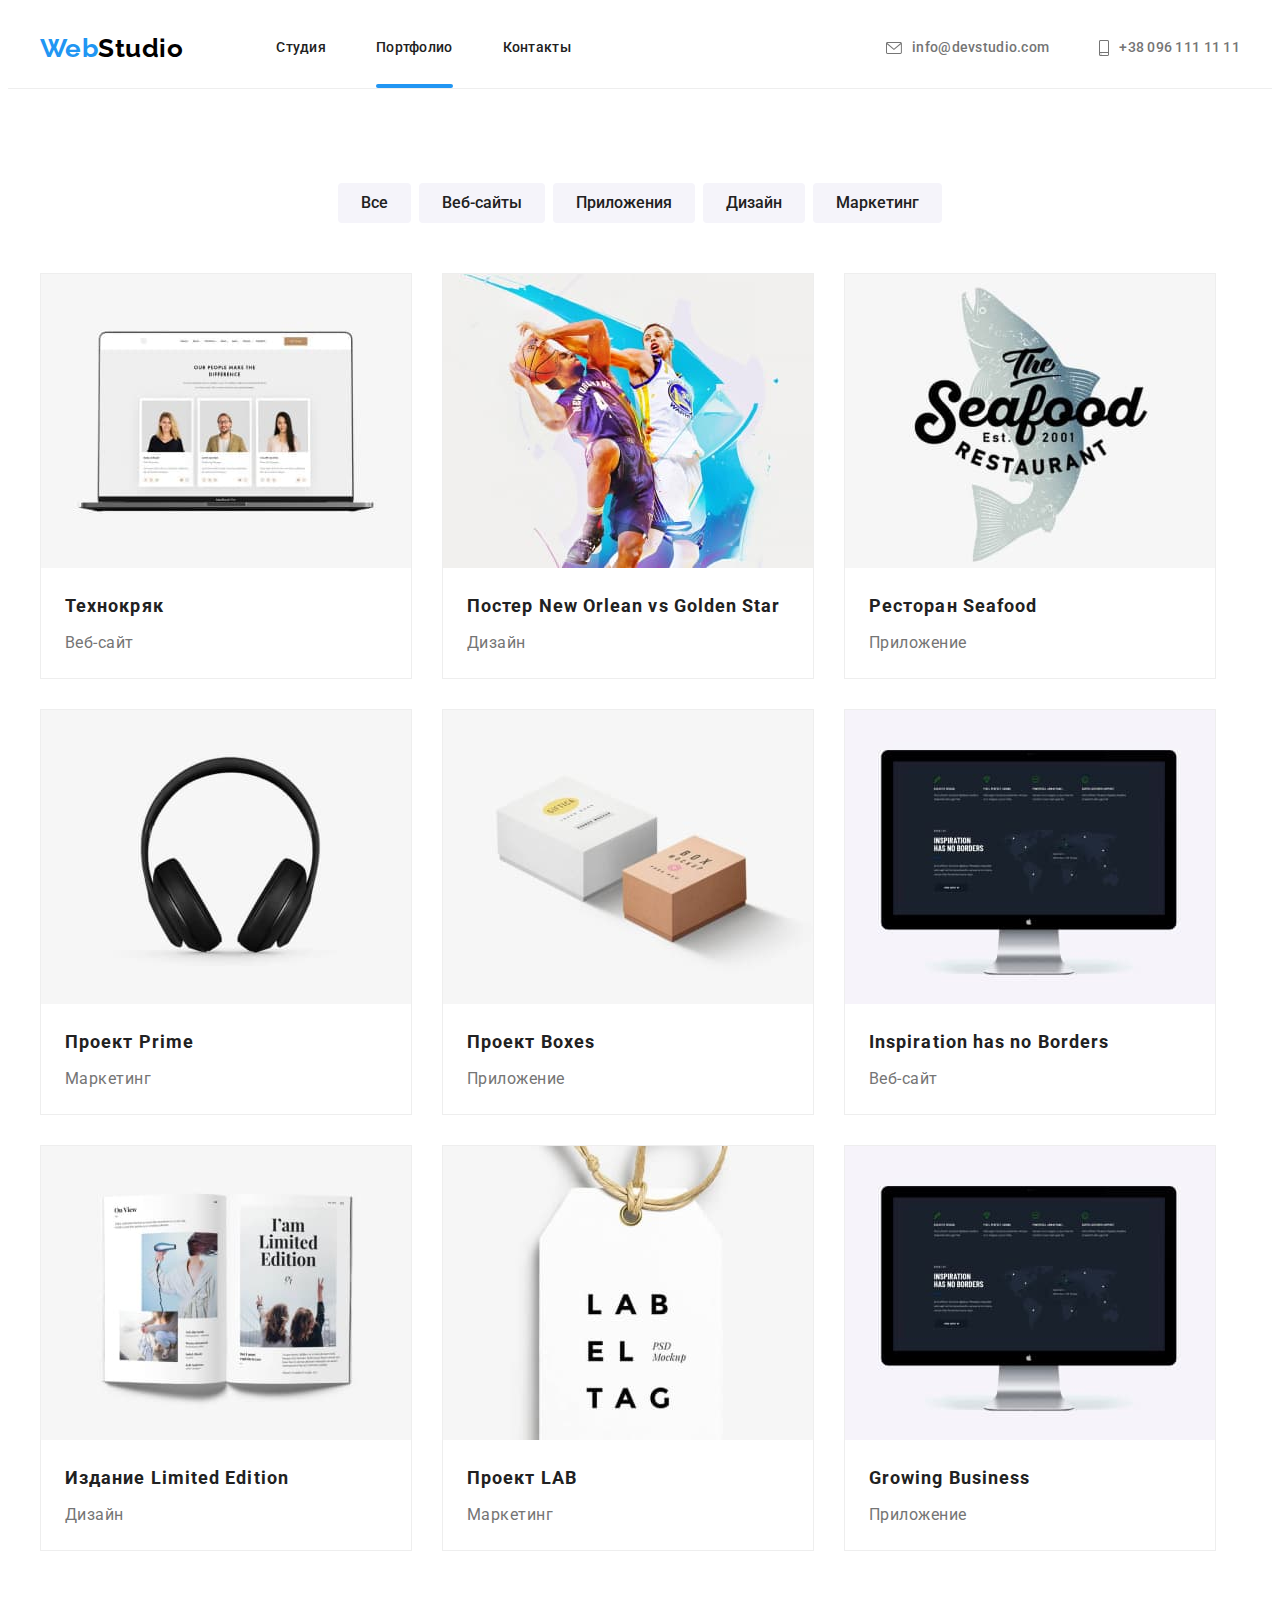
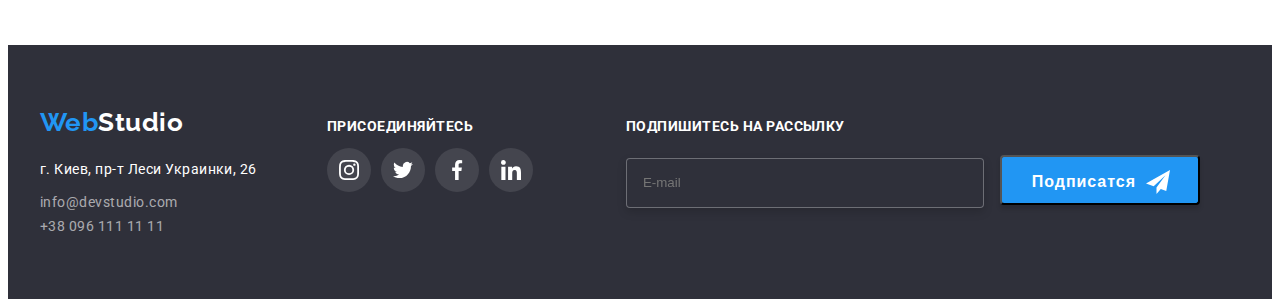
==== portfolio.html @ 4ff9c81d "сохраняет начало 7" ====
<!DOCTYPE html>
<html lang="ru">
<head>
    <meta charset="UTF-8">
    <meta http-equiv="X-UA-Compatible" content="IE=edge">
    <meta name="viewport" content="width=device-width, initial-scale=1.0">
    <title>Portfolio</title>
    <link rel="preconnect" href="https://fonts.gstatic.com">
    <link href="https://fonts.googleapis.com/css2?family=Raleway:wght@700&family=Roboto:wght@400;500;700;900&display=swap" rel="stylesheet">
    <link rel="stylesheet" href="https://cdnjs.cloudflare.com/ajax/libs/modern-normalize/1.0.0/modern-normalize.min.css" integrity="sha512-ISS7cAi1PEhQ8jnbJpJZMd29NlhNj4AWYyLOSp2CE/CsHxTCu+r+t0D2yoJudVrd0/8fTVPUVDzY5Tvli75u/g==" crossorigin="anonymous" referrerpolicy="no-referrer" />
    <link rel="stylesheet" href="./css/styles.css">
    <link rel="stylesheet" href="./css/main.min.css">
</head>
<body>
    <header class= "heder-container">
        <div class= "conteiner main-nav">
            <!-- Шапка сайта --> 
            <div class= "main-nav">
                <a href="#" class= "logo-link"><span class= "logo-accent">Web</span>Studio</a>
                <nav>
                    <ul class= "site-nav list">
                        <li class= "site-nav__item"><a href="./index.html" class= "site-nav__link">Студия</a></li>
                        <li class= "site-nav__item"><a href="#" class= "site-nav__link active">Портфолио</a></li>
                        <li class= "site-nav__item"><a href="#" class= "site-nav__link">Контакты</a></li>
                    </ul>
                </nav>
            </div>
            <ul class= "auth-nav list">
                <li class= "auth-nav__item mail">
                    <a href="mailto:info@devstudio.com" class= "auth-nav__link"><svg width= "16px" height= "12px" class= "icon-contact">
                        <use href= "./images/icons/sprite.svg#icon-mail"></use>
                    </svg>info@devstudio.com</a>
                </li>
                <li class= "auth-nav__item phone">

                    
                    <a href="tel:+380961111111" class= "auth-nav__link"><svg width= "10px" height= "16px" class= "icon-contact">
                        <use href= "./images/icons/sprite.svg#icon-smartphone"></use>
                    </svg>+38 096 111 11 11</a>
                </li> 
            </ul>   
        </div>
    </header>
       <main>
           <!-- Портфолио -->
        <section class= "section no-padding portfolio-list"> 
            <div class= "conteiner">
                    <h1 class= "visually-hidden section-title">Портфолио</h1>
                    <ul class= "section-buttons list">
                        <li class= "button-list"><button type="button" class= "buttons">Все</button></li>
                        <li class= "button-list"><button type="button" class= "buttons">Веб-сайты</button></li>
                        <li class= "button-list"><button type="button" class= "buttons">Приложения</button></li>
                        <li class= "button-list"><button type="button" class= "buttons">Дизайн</button></li>
                        <li class= "button-list"><button type="button" class= "buttons">Маркетинг</button></li>
                    </ul>
                    <ul class= "card-list list">
                        <li class= "card-element"> 
                            <div class= "card-slide">
                                <img src="./images/technokryak.jpg" alt="3 сотрудника компании технокряк" width="370">
                                <div class= "produck-overlay">
                                    <p class= "slide-text">Технокряк это современная площадка распространения коронавируса. Компании используют эту платформу для цифрового шпионажа и атак на защищённые сервера конкурентов.</p>
                                </div> 
                            </div> 
                            <div class= "card-item">
                                <a href="#" class= "decor">
                                <h2 class= "card-titele">Технокряк</h2>
                                <p class= "card-text">Веб-сайт</p></a>
                            </div> 
                            
                        </li>
                        <li class= "card-element">
                            <div class= "card-slide">
                                <img src="./images/new-orlean-vs-golden-star.jpg" alt="2 игрока бейсбольных команд" width="370">
                                <div class= "produck-overlay">
                                    <p class= "slide-text">Технокряк это современная площадка распространения коронавируса. Компании используют эту платформу для цифрового шпионажа и атак на защищённые сервера конкурентов.</p>
                                </div> 
                            </div> 
                             <div class= "card-item">
                                <a href="#" class= "decor">
                                <h2 class= "card-titele">Постер New Orlean vs Golden Star</h2>
                                 <p class= "card-text">Дизайн</p> </a>
                            </div>
        
                        </li>
                        <li class= "card-element">
                            <div class= "card-slide">
                                <img src="./images/seafood.jpg" alt="логотип рыбного ресторана" width="370">
                                <div class= "produck-overlay">
                                    <p class= "slide-text">Технокряк это современная площадка распространения коронавируса. Компании используют эту платформу для цифрового шпионажа и атак на защищённые сервера конкурентов.</p>
                                </div> 
                            </div> 
                            <div class= "card-item"> 
                                <a href="#" class= "decor">
                                <h2 class= "card-titele">Ресторан Seafood</h2>
                                <p class= "card-text">Приложение</p>  </a>
                            </div>
                        </li>
                        <li class= "card-element">
                            <div class= "card-slide">
                                <img src="./images/prime.jpg" alt="наушники" width="370">
                                <div class= "produck-overlay">
                                    <p class= "slide-text">Технокряк это современная площадка распространения коронавируса. Компании используют эту платформу для цифрового шпионажа и атак на защищённые сервера конкурентов.</p>
                                </div> 
                            </div> 
                            <div class= "card-item">
                                <a href="#" class= "decor">
                                <h2 class= "card-titele">Проект Prime</h2>
                                <p class= "card-text">Маркетинг</p></a>
                            </div>
                        </li>
                        <li class= "card-element">
                            <div class= "card-slide">
                                <img src="./images/boxes.jpg" alt="коробки" width="370">
                                <div class= "produck-overlay">
                                    <p class= "slide-text">Технокряк это современная площадка распространения коронавируса. Компании используют эту платформу для цифрового шпионажа и атак на защищённые сервера конкурентов.</p>
                                </div> 
                            </div>
                           <div class= "card-item"> 
                                <a href="#" class= "decor">
                                <h2 class= "card-titele">Проект Boxes</h2>
                                <p class= "card-text">Приложение</p></a>
                            </div>
                        </li>
                        <li class= "card-element">
                            <div class= "card-slide">
                                <img src="./images/inspiration-has-no-borders.jpg" alt="монитор спрограмой" width="370">
                                <div class= "produck-overlay">
                                    <p class= "slide-text">Технокряк это современная площадка распространения коронавируса. Компании используют эту платформу для цифрового шпионажа и атак на защищённые сервера конкурентов.</p>
                                </div> 
                            </div>
                            <div class= "card-item"> 
                                <a href="#" class= "decor">
                                <h2 class= "card-titele">Inspiration has no Borders</h2>
                                <p class= "card-text">Веб-сайт</p> </a>
                            </div>
                        </li>
                        <li class= "card-element">
                            <div class= "card-slide">
                                <img src="./images/limited-edition.jpg" alt="развернутая книга" width="370">
                                <div class= "produck-overlay">
                                    <p class= "slide-text">Технокряк это современная площадка распространения коронавируса. Компании используют эту платформу для цифрового шпионажа и атак на защищённые сервера конкурентов.</p>
                                </div> 
                            </div> 
                            <div class= "card-item">
                                <a href="#" class= "decor">
                                <h2 class= "card-titele">Издание Limited Edition</h2>
                                <p class= "card-text">Дизайн</p></a>
                            </div>
                        </li>
                        <li class= "card-element">
                            <div class= "card-slide">
                                <img src="./images/lab.jpg" alt="логотип лаборатории" width="370">
                                <div class= "produck-overlay">
                                    <p class= "slide-text">Технокряк это современная площадка распространения коронавируса. Компании используют эту платформу для цифрового шпионажа и атак на защищённые сервера конкурентов.</p>
                                </div> 
                            </div>
                            <div class= "card-item"> 
                                <a href="#" class= "decor">
                                <h2 class= "card-titele">Проект LAB</h2>
                                <p class= "card-text">Маркетинг</p></a>
                            </div>
                        </li>
                        <li class= "card-element">
                            <div class= "card-slide">
                                <img src="./images/inspiration-has-no-borders.jpg" alt="открытый ноутбук с сайтом компании" width="370">
                                <div class= "produck-overlay">
                                    <p class= "slide-text">Технокряк это современная площадка распространения коронавируса. Компании используют эту платформу для цифрового шпионажа и атак на защищённые сервера конкурентов.</p>
                                </div> 
                            </div>
                            <div class= "card-item"> 
                                <a href="#" class= "decor">
                                <h2 class= "card-titele">Growing Business</h2>
                                <p class= "card-text">Приложение</p></a>
                            </div>
                        </li>
                    </ul>
            </div>
        </section>
        </main> 
        <footer class= "address-conteiner">
            <!-- Контактная информация -->
            <div class= "conteiner footer-conteiner">
                <div>
                    <a href="#" class= "logo-link-footer"><span class= "logo-accent">Web</span>Studio</a>
                    <address> 
                        <ul class= "adress-list list">
                            <li class= "adress"> г. Киев, пр-т Леси Украинки, 26 </li>
                            <li><a href="mailto:info@devstudio.com" class= "contact">info@devstudio.com</a></li>
                            <li><a href="tel:+380961111111" class= "contact">+38 096 111 11 11</a></li>   
                        </ul>
                    </address>
                </div>
    
                <div class= "footer-icons accede">
                    <h3 class= "title">присоединяйтесь</h3>
                    <ul class= "acced-icon list">
                        <li >
                        <ul class= "icons-list-footer list">
                            <li class= "team-icons">
                                <a href="#" class= "icon-link-footer">
                                    <svg class= "icon-footer" width= "20" height="20">
                                    <use href= "./images/icons/sprite.svg#icon-instagram"></use>
                                    </svg>  
                                </a>
                            </li>
                            <li class= "team-icons">
                                 <a href="#" class= "icon-link-footer">
                                    <svg class= "icon-footer" width= "20" height="20">
                                    <use href= "./images/icons/sprite.svg#icon-twitter"></use>
                                    </svg>    
                                 </a>
                            </li>
                            <li class= "team-icons">
                                 <a href="#" class= "icon-link-footer">
                                    <svg class= "icon-footer" width= "20" height="20">
                                    <use href= "./images/icons/sprite.svg#icon-facebook"></use>
                                    </svg>    
                                 </a>
                            </li>
                            <li class= "team-icons">
                                <a href="#" class= "icon-link-footer">
                                    <svg class= "icon-footer" width= "20" height="20">
                                    <use href= "./images/icons/sprite.svg#icon-linkedin"></use>
                                    </svg> 
                                </a> 
                            </li> 
                        </ul>
                    </li>
                </ul>
                </div>
                 <form action="#" class="footer-form">
                <p class="footer-form-title">Подпишитесь на рассылку</p>
                <label for="name" class="footer-form-label">
                    <input type="email" class="footer-form-input" name="user-email" placeholder="E-mail" required>   
                </label>
                <button type="submit" class="footer-form-btn">Подписатся</button>
            </form>
            </div>
        </footer>
</body>
</html>
---- css/styles.css ----
/* Cтилизация логотипа */

/* Стилизация навигации */

/* Стилизация секции герой */

/* Стилизация секий */
/* Стилизация заголовков */

/* Секция преимущества */

/* Стилизация h3 p */

/* Стилизация p */

/* Секция чем мы занимаемся */

/* Наша команда */

/* Постоянные клиенты */

/* Стилизация футера */

/* Стилизация main portfolio */

/* Стилизация кнопок порфолио */

/* Стилизация карточек */

/* модальное окно */

/* Стилизация формы */

/* Форма футера */
---- css/main.min.css ----
:root{--primary-tex-color: #757575;--title-text-color: #212121;--accent-color: #2196f3;--white-color: #ffffff;--black-color: #000000;--white-op: rgba(255, 255, 255, 0.6);--button-font-color: #f5f4fa;--dark-font-color: #2f303a;--border-color: #eeeeee;--icons-color: #afb1b8;--footer-icons-color: rgba(255, 255, 255, 0.1)}body{color:var(--primary-tex-color);font-family:Roboto, sans-serif;letter-spacing:0.03em}.conteiner{width:1200px;padding:0;margin:0 auto}.heder-container{background-color:var(--white-color);border-bottom:1px solid var(--border-color)}.list{padding:0;margin:0;list-style:none}.logo-link{margin-right:93px;color:var(--black-color);font-family:Raleway, sans-serif;font-weight:700;font-size:26px;line-height:1.19;text-decoration:none}.logo-accent{color:var(--accent-color)}.logo-link-footer{display:flex;color:var(--white-color);font-family:Raleway, sans-serif;font-weight:700;font-size:26px;line-height:1.19;text-decoration:none;margin-bottom:20px}.site-nav{display:flex}.site-nav__item+.site-nav__item{margin-left:50px}.site-nav__link{display:block;padding-top:32px;padding-bottom:32px;color:var(--title-text-color);font-weight:500;font-size:14px;line-height:1.14;letter-spacing:0.02em;text-decoration:none}.site-nav__link:hover,.site-nav__link:focus,.site-nav__link .site-nav .active{color:var(--accent-color)}.site-nav__item{position:relative}.active::after{content:"";display:block;width:100%;height:4px;background-color:var(--accent-color);border-radius:2px;position:absolute;left:0;bottom:0}.auth-nav{display:flex;margin-left:auto}.auth-nav__link{padding-top:32px;padding-bottom:32px;color:var(--primary-tex-color);text-decoration:none;font-weight:500;font-size:14px;line-height:1.14;letter-spacing:0.02em}.auth-nav__link:hover,.auth-nav__link:focus{color:var(--accent-color)}.auth-nav__item+.auth-nav__item{margin-left:50px}.icon-contact{padding:0;margin-right:10px;justify-content:center;fill:currentColor}.hero .hero-title{margin-top:0;margin-bottom:30px;width:696px;color:var(--white-color);font-weight:900;font-size:44px;line-height:1.36;letter-spacing:0.06em;text-transform:uppercase}.hero-content{padding:200px 253px;text-align:center}.hero-container{background-color:var(--dark-font-color);text-align:center}.overlay{max-width:1600px;height:600px;margin-left:auto;margin-right:auto;background-image:linear-gradient(to right, rgba(47,48,58,0.4), rgba(47,48,58,0.4)),url(../images/hero.jpg)}.button{padding:10px 32px;min-width:200px;border-radius:4px;border:1px solid transparent;color:var(--white-color);background-color:var(--accent-color);box-shadow:0px 4px 4px rgba(0,0,0,0.15);font-family:inherit;font-weight:700;font-size:16px;line-height:1.88;align-items:center;letter-spacing:0.06em;cursor:pointer}.visually-hidden:not(:focus):not(:active){width:1px;height:1px;margin:-1px;border:0;padding:0;white-space:nowrap;clip-path:inset(100%);clip:rect(0 0 0 0);overflow:hidden}.visually-hidden{position:absolute !important;width:1px !important;height:1px !important;margin:-1px;padding:0 !important;overflow:hidden;border:0 !important;clip:rect(0 0 0 0)}.section-title{margin-top:0;margin-bottom:50px;color:var(--title-text-color);font-size:36px;line-height:1.17;text-align:center}.section{padding-top:94px;padding-bottom:94px}.section.no-padding{padding-top:0;padding-bottom:0}.feature-list{display:flex}.feature-list .item{width:270px}.feature-list .item+.item{margin-left:30px}.feature-list .title{margin-top:0;margin-bottom:10px;color:var(--title-text-color);font-weight:700;font-size:14px;line-height:1.14;text-transform:uppercase}.feature-list .text{font-size:14px;line-height:1.71;margin-top:0;margin-bottom:0}.advantages .conteiner{padding-top:94px;padding-bottom:94px}.feature-list .attention::before,.feature-list .punctuality::before,.feature-list .planning::before,.feature-list .technologies::before{content:"";display:block;height:120px;margin-bottom:30px;background-position:center;background-color:var(--button-font-color)}.feature-list .attention::before{background-image:url(../images/icons/antenna.svg);background-repeat:no-repeat}.feature-list .punctuality::before{background-image:url(../images/icons/clock.svg);background-repeat:no-repeat}.feature-list .planning::before{background-image:url(../images/icons/diagram.svg);background-repeat:no-repeat}.feature-list .technologies::before{background-image:url(../images/icons/astronaut.svg);background-repeat:no-repeat}.our-work .conteiner{margin-bottom:94px}.feature-list .items{width:370px}.work-images-list li:not(:last-child){margin-right:30px}.product-thumb{position:relative}.product-actions{position:absolute;bottom:0;right:0;left:0;padding:27px;text-align:center;color:var(--white-color);font-weight:700;font-size:14px;line-height:1.14;text-transform:uppercase;background-color:rgba(47,48,58,0.8);margin:0}img{display:block;object-fit:cover;width:100%;height:auto}.team-list{background-color:var(--button-font-color)}.employees{margin-bottom:30px}.feature-list .text-description{margin-bottom:0px}.feature-list .item-list{width:270px;outline:1px solid var(--border-color);border-radius:0px 0px 4px 4px;text-align:center;background-color:var(--white-color);box-shadow:0px 1px 3px rgba(0,0,0,0.12),0px 1px 1px rgba(0,0,0,0.14),0px 2px 1px rgba(0,0,0,0.2)}.feature-list .item-list+.item-list{margin-left:30px}.feature-list .title-list{text-transform:capitalize}.icons-list{padding:16px 32px 30px;display:flex;margin:0 auto;justify-content:center}.icons-list li{width:44px;height:44px;border-radius:50%;display:flex;justify-content:center;align-items:center;cursor:pointer}.icons-list li:not(:last-child){margin-right:10px}.icons-list li:hover,.icons-list li:focus{background-color:var(--accent-color)}.icons-list li:hover .icon,.icons-list li:focus .icon{fill:var(--white-color);background-color:var(--accent-color)}.icon{width:20px;height:20px;padding:0;margin:0;justify-content:center;fill:var(--icons-color)}.client{display:flex}.client li{width:170px;height:92px;border:1px solid var(--icons-color);border-radius:4px;justify-content:center;cursor:pointer}.client li:not(:last-child){margin-right:30px}.client li:hover,.client li:focus{border:1px solid var(--accent-color)}.client li:hover .client-icon,.client li:focus .client-icon{fill:var(--accent-color)}.client-icon{width:106px;height:60px;fill:var(--icons-color)}.address-conteiner .conteiner{display:flex;padding-top:60px;align-items:baseline;padding-bottom:60px}.adress-list .adress{margin-bottom:9px}.adress-list .contact{margin-top:0;margin-bottom:9px}.adress{color:var(--white-color);font-size:14px;line-height:1.71}.contact{color:var(--white-op);font-size:14px;line-height:1.71;text-decoration:none}.adress-list{font-style:normal}.adress-list .contact{margin-top:0;margin-bottom:9px}.adress-list .contact:hover,.adress-list .contact:focus{color:var(--accent-color)}.address-conteiner{background-color:var(--dark-font-color)}.footer-conteiner{display:flex;padding-top:60px;padding-bottom:60px}.accede{display:block;margin-left:70px;list-style:none}.accede h3{margin-top:0;font-size:14px;text-transform:uppercase;color:var(--white-color)}.icons-list-footer{margin:0 auto;padding:0px;display:flex;justify-content:center}.icons-list-footer li{width:44px;height:44px;border-radius:50%;display:flex;justify-content:center;align-items:center;cursor:pointer}.icons-list-footer li:not(:last-child){margin-right:10px}.icons-list-footer li{fill:var(--icons-color);background-color:var(--footer-icons-color)}.icons-list-footer li:hover,.icons-list-footer li:focus{background-color:var(--accent-color)}.icons-list-footer li:hover .icon-footer,.icons-list-footer li:focus .icon-footer{fill:var(--white-color);background-color:var(--accent-color)}.icon-footer{width:20px;height:20px;padding:0;margin:0;justify-content:center;fill:var(--white-color)}.portfolio-list .conteiner{padding-top:94px;padding-bottom:94px}.section-buttons .button-list{margin-right:8px;margin-top:0;margin-bottom:50px}.section-buttons .button-list:last-child{margin-right:0}.section-buttons .button-list:hover{box-shadow:0px 3px 1px rgba(0,0,0,0.1),0px 1px 2px rgba(0,0,0,0.08),0px 2px 2px rgba(0,0,0,0.12)}.section-buttons .buttons{padding:6px 22px;min-width:73px;border:1px solid transparent;border-radius:4px;color:var(--title-text-color);background-color:var(--button-font-color);font-family:inherit;font-weight:500;font-size:16px;line-height:1.63;text-align:center;cursor:pointer}.section-buttons .buttons:hover,.section-buttons .buttons:focus{color:var(--white-color);background-color:var(--accent-color)}.section-buttons{display:flex;justify-content:center}.card-list{display:flex;flex-wrap:wrap}.card-list .card-item{padding-top:20px;padding-bottom:20px;padding-left:24px;padding-right:24px}.card-list li{border:1px solid var(--border-color)}.card-list li:hover{box-shadow:0px 1px 1px rgba(0,0,0,0.12),0px 4px 4px rgba(0,0,0,0.06),1px 4px 6px rgba(0,0,0,0.16)}.card-list .card-titele{margin-top:0;margin-bottom:4px;color:var(--title-text-color);font-weight:700;font-size:18px;line-height:2;letter-spacing:0.06em}.card-list .card-text{margin-top:0;margin-bottom:0px;color:var(--primary-tex-color);font-size:16px;line-height:1.88}.card-element{width:370px;margin-right:30px;margin-bottom:30px}.card-element:nth-child(3n){margin-right:0}.card-element:nth-last-child(-n+3){margin-bottom:0}.card-element:hover .produck-overlay{opacity:1;transform:translateY(0)}.card-list .decor{text-decoration:none}.card-list .card-slide{position:relative;overflow:hidden}.card-list .produck-overlay{position:absolute;top:0;left:0;width:100%;height:100%;background-color:rgba(33,150,243,0.9);opacity:0;transform:translateY(100%);transition:transform 250ms cubic-bezier(0.4, 0, 0.2, 1);cursor:pointer}.card-list .slide-text{position:absolute;top:50%;left:50%;transform:translate(-50%, -50%);width:100%;height:100%;padding:63px 24px;margin:0;color:var(--white-color);font-size:18px;line-height:1.56}.backdrop{position:fixed;top:0;left:0;width:100%;height:100%;background-color:rgba(0,0,0,0.2);opacity:1;transition:opacity 250ms cubic-bezier(0.4, 0, 0.2, 1);visibility:visible}.backdrop.is-hidden{opacity:0;pointer-events:none;visibility:hidden;transition:opacity 250ms cubic-bezier(0.4, 0, 0.2, 1)}.backdrop.is-hidden .modal{transform:translate(-50%, -50%) scale(0.5)}.modal{position:absolute;width:11px;height:11px;top:50%;left:50%;transform:translate(-50%, -50%);min-width:528px;min-height:581px;background-color:var(--white-color);box-shadow:0px 1px 3px rgba(0,0,0,0.12),0px 1px 1px rgba(0,0,0,0.14),0px 2px 1px rgba(0,0,0,0.2);border-radius:4px;transition:transform 250ms cubic-bezier(0.4, 0, 0.2, 1)}.icon-modal{width:11px;height:11px}.btn-close{position:absolute;top:8px;right:8px;width:30px;height:30px;justify-content:center;align-items:center;background-color:var(--white-color);border:1px solid rgba(0,0,0,0.1);border-radius:50%;cursor:pointer}.modal-title{text-align:center;font-weight:700;font-size:20px;color:var(--title-text-color);margin:0;margin-bottom:12px}.modal-form{display:flex;flex-direction:column;padding:40px}.form-input{width:100%;height:40px;border:1px solid rgba(33,33,33,0.2);box-sizing:border-box;border-radius:4px;padding-left:42px;margin-top:4px;outline:none;cursor:pointer}.form-input:hover,.form-input:focus{border-color:var(--accent-color)}.form-input:hover+.form-icons,.form-input:focus+.form-icons{fill:var(--accent-color)}.form-input:required:focus{color:var(--accent-color)}.form-label{font-size:12px;display:inline-block;margin-bottom:10px}.form-icons{width:18px;height:18px;display:flex;align-items:center;justify-content:center;position:absolute;top:50%;left:12px;bottom:20px;transform:translateY(-50%)}.form-fild{position:relative;display:block;margin-top:4px}.label-form{margin-bottom:0}.form-text{width:100%;height:120px;resize:none;padding:16px 12px;margin-top:4px;border-radius:4px;border:1px solid rgba(33,33,33,0.2);box-sizing:border-box;outline:none;margin-bottom:20px;cursor:pointer}.form-text:hover,.form-text:focus{border-color:var(--accent-color)}.form-text::placeholder{color:rgba(117,117,117,0.5);font-size:14px;line-height:1.14;letter-spacing:0.01em}.form-check-policy{font-size:14px;line-height:1.71px;margin-bottom:30px;margin:0 auto}.form-check-policy:before{content:" ";width:16px;height:15px;border:1px solid #000000;box-sizing:border-box;box-shadow:0px 4px 4px rgba(0,0,0,0.25);display:inline-block;border-radius:4px;margin-right:8px;vertical-align:middle;cursor:pointer}.form-check-input:checked+.form-check-policy::before{background-image:url(../images/icons/check-i.svg);background-repeat:no-repeat;background-position:50% 50%;background-color:var(--accent-color);border-color:var(--accent-color)}.form-btn{align-self:center;width:200px;height:50px;padding:10px 55px;background-color:#2196f3;color:var(--white-color);box-shadow:0px 4px 4px rgba(0,0,0,0.15);border-radius:4px;font-weight:700;font-size:16px;line-height:1, 88;text-align:center;letter-spacing:0.06em;cursor:pointer;margin-top:30px}.form-check-policy a{color:#2196f3}.footer-form{margin-left:93px}.footer-form-title{color:var(--white-color);font-weight:700;font-size:14px;line-height:1.14;text-transform:uppercase;margin-bottom:20px}.footer-form-input{width:358px;height:50px;background-color:var(--dark-font-color);border:1px solid rgba(255,255,255,0.3);box-sizing:border-box;filter:drop-shadow(0px 4px 4px rgba(0,0,0,0.15));border-radius:4px;margin-right:12px;padding-left:16px;outline:none;cursor:pointer}.footer-form-btn{position:relative;width:200px;height:50px;color:var(--white-color);background-color:var(--accent-color);border-radius:1px solid var(--accent-color);box-shadow:0px 4px 4px rgba(0,0,0,0.15);border-radius:4px;padding:10px 62px 10px 29px;cursor:pointer;font-weight:700;font-size:16px;line-height:1.87;letter-spacing:0.06em;cursor:pointer}.footer-form-btn:after{content:"";width:24px;height:24px;background-image:url(../images/icons/icon-send.svg);position:absolute;top:13px;right:28px}.main-nav,.auth-nav__link,.icon-contact,.icon,.client li,.icon-footer,.card-list .slide-text,.form-btn{display:flex;align-items:center}
/*# sourceMappingURL=main.min.css.map */
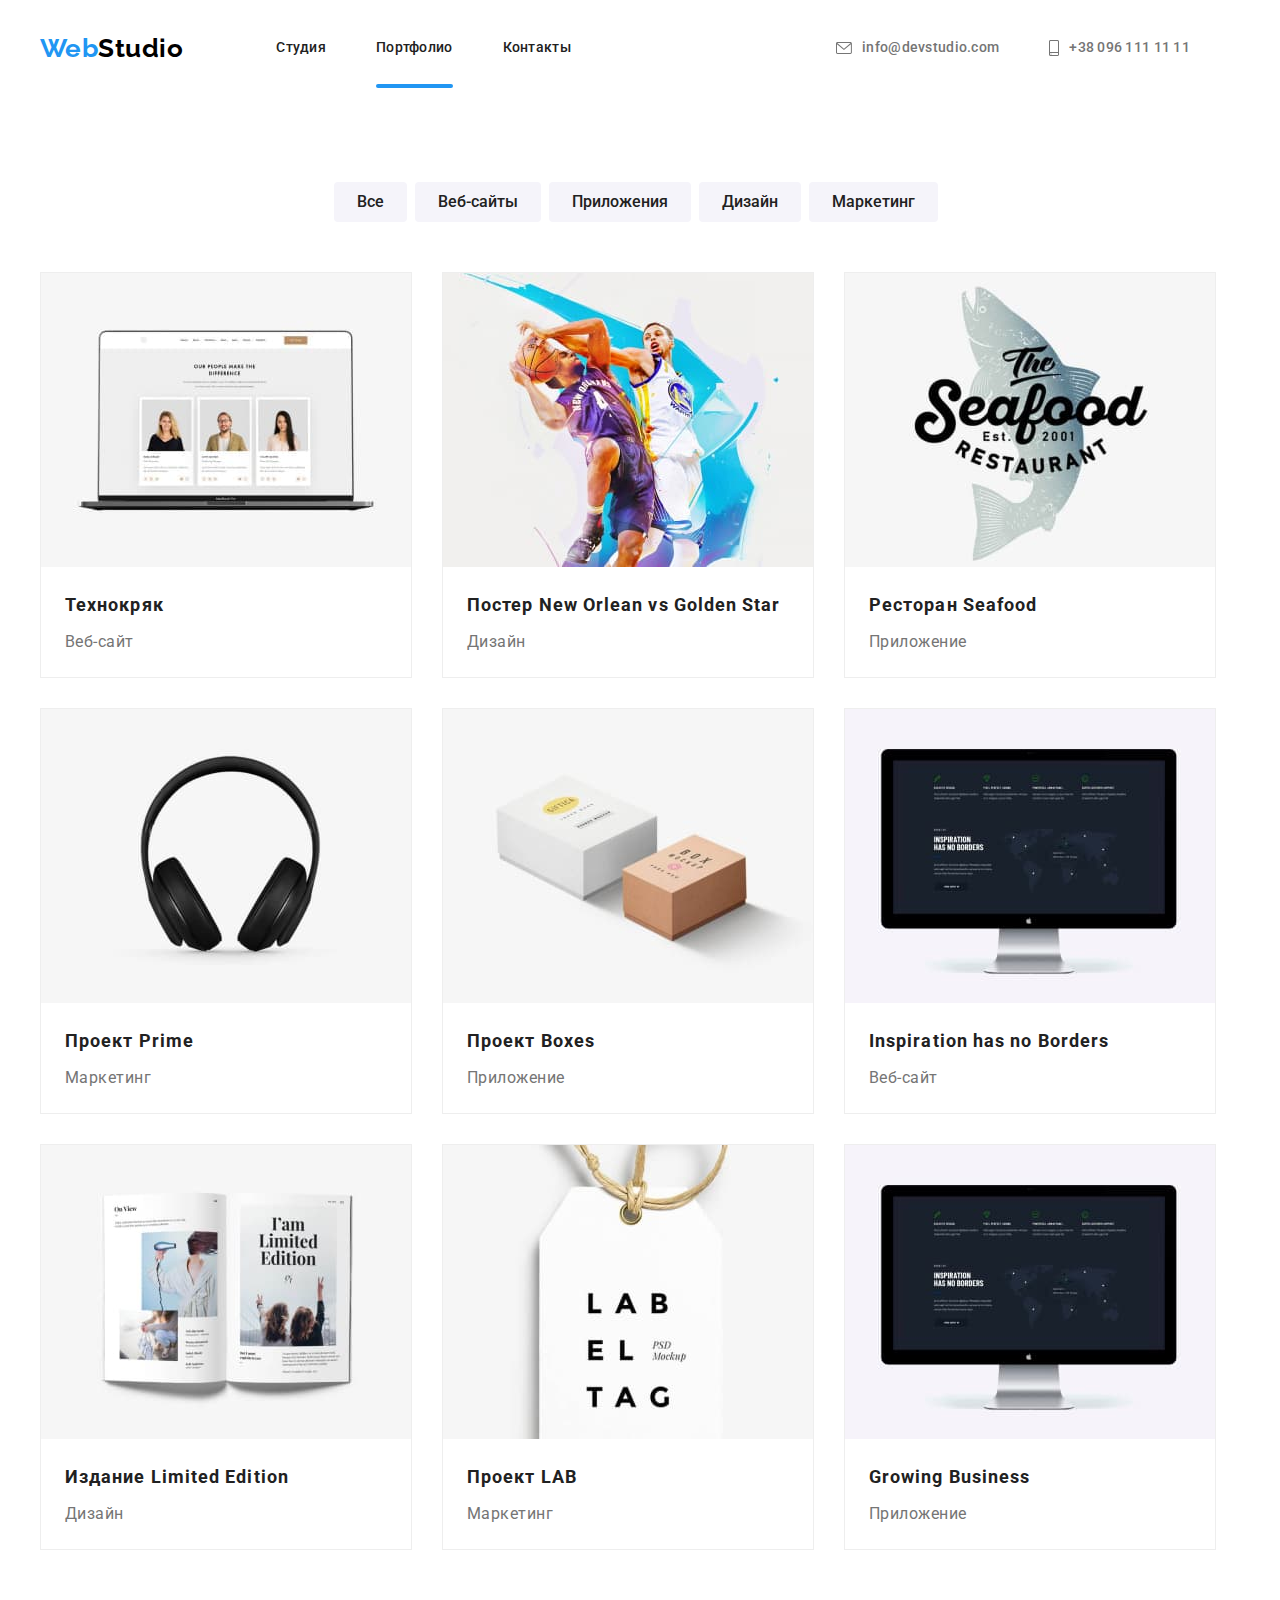
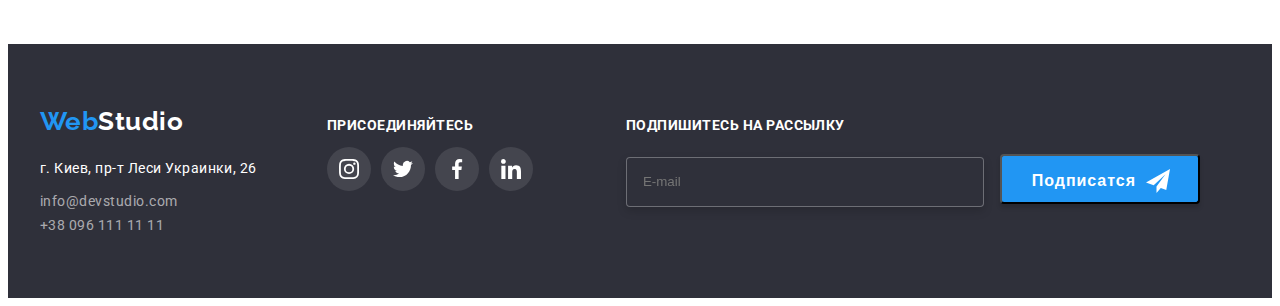
==== commit e7937bad: "сохраняет работу 7" ====
--- a/portfolio.html
+++ b/portfolio.html
@@ -15,30 +15,31 @@
     <header class= "heder-container">
         <div class= "conteiner main-nav">
             <!-- Шапка сайта --> 
-            <div class= "main-nav">
-                <a href="#" class= "logo-link"><span class= "logo-accent">Web</span>Studio</a>
+            <div class="main-nav">
+                <a href="#" class="logo logo_part"><span class="logo-accent">Web</span>Studio</a>
                 <nav>
-                    <ul class= "site-nav list">
+                    <ul class="site-nav list">
                         <li class= "site-nav__item"><a href="./index.html" class= "site-nav__link">Студия</a></li>
                         <li class= "site-nav__item"><a href="#" class= "site-nav__link active">Портфолио</a></li>
-                        <li class= "site-nav__item"><a href="#" class= "site-nav__link">Контакты</a></li>
+                        <li class="site-nav__item"><a href="#" class="site-nav__link">Контакты</a></li>
                     </ul>
                 </nav>
             </div>
-            <ul class= "auth-nav list">
-                <li class= "auth-nav__item mail">
-                    <a href="mailto:info@devstudio.com" class= "auth-nav__link"><svg width= "16px" height= "12px" class= "icon-contact">
-                        <use href= "./images/icons/sprite.svg#icon-mail"></use>
-                    </svg>info@devstudio.com</a>
+            <ul class="auth-nav list">
+                <li class="auth-nav__item mail">
+                    <a href="mailto:info@devstudio.com" class="auth-nav__link"><svg width="16px" height="12px" 
+                            class="auth-nav__icon-contact">
+                            <use href="./images/icons/sprite.svg#icon-mail"></use>
+                        </svg>info@devstudio.com</a>
                 </li>
-                <li class= "auth-nav__item phone">
-
-                    
-                    <a href="tel:+380961111111" class= "auth-nav__link"><svg width= "10px" height= "16px" class= "icon-contact">
-                        <use href= "./images/icons/sprite.svg#icon-smartphone"></use>
-                    </svg>+38 096 111 11 11</a>
-                </li> 
-            </ul>   
+                <li class="auth-nav__item phone">
+
+
+                    <a href="tel:+380961111111" class="auth-nav__link"><svg width="10px" height="16px" class="auth-nav__icon-contact">
+                            <use href="./images/icons/sprite.svg#icon-smartphone"></use>
+                        </svg>+38 096 111 11 11</a>
+                </li>
+            </ul>
         </div>
     </header>
        <main>
@@ -46,131 +47,131 @@
         <section class= "section no-padding portfolio-list"> 
             <div class= "conteiner">
                     <h1 class= "visually-hidden section-title">Портфолио</h1>
-                    <ul class= "section-buttons list">
-                        <li class= "button-list"><button type="button" class= "buttons">Все</button></li>
-                        <li class= "button-list"><button type="button" class= "buttons">Веб-сайты</button></li>
-                        <li class= "button-list"><button type="button" class= "buttons">Приложения</button></li>
-                        <li class= "button-list"><button type="button" class= "buttons">Дизайн</button></li>
-                        <li class= "button-list"><button type="button" class= "buttons">Маркетинг</button></li>
-                    </ul>
-                    <ul class= "card-list list">
-                        <li class= "card-element"> 
-                            <div class= "card-slide">
+                    <ul class= "filter list">
+                        <li class= "filter__items"><button type="button" class= "filter__buttons">Все</button></li>
+                        <li class= "filter__items"><button type="button" class= "filter__buttons">Веб-сайты</button></li>
+                        <li class= "filter__items"><button type="button" class= "filter__buttons">Приложения</button></li>
+                        <li class= "filter__items"><button type="button" class= "filter__buttons">Дизайн</button></li>
+                        <li class= "filter__items"><button type="button" class= "filter__buttons">Маркетинг</button></li>
+                    </ul>
+                    <ul class= "card list">
+                        <li class= "card__element"> 
+                            <div class= "card__slide">
                                 <img src="./images/technokryak.jpg" alt="3 сотрудника компании технокряк" width="370">
                                 <div class= "produck-overlay">
-                                    <p class= "slide-text">Технокряк это современная площадка распространения коронавируса. Компании используют эту платформу для цифрового шпионажа и атак на защищённые сервера конкурентов.</p>
-                                </div> 
-                            </div> 
-                            <div class= "card-item">
-                                <a href="#" class= "decor">
-                                <h2 class= "card-titele">Технокряк</h2>
-                                <p class= "card-text">Веб-сайт</p></a>
+                                    <p class= "card__slide-text">Технокряк это современная площадка распространения коронавируса. Компании используют эту платформу для цифрового шпионажа и атак на защищённые сервера конкурентов.</p>
+                                </div> 
+                            </div> 
+                            <div class= "card__item">
+                                <a href="#" class= "decor">
+                                <h2 class= "card__titele">Технокряк</h2>
+                                <p class= "card__text">Веб-сайт</p></a>
                             </div> 
                             
                         </li>
-                        <li class= "card-element">
-                            <div class= "card-slide">
+                        <li class= "card__element">
+                            <div class= "card__slide">
                                 <img src="./images/new-orlean-vs-golden-star.jpg" alt="2 игрока бейсбольных команд" width="370">
                                 <div class= "produck-overlay">
-                                    <p class= "slide-text">Технокряк это современная площадка распространения коронавируса. Компании используют эту платформу для цифрового шпионажа и атак на защищённые сервера конкурентов.</p>
-                                </div> 
-                            </div> 
-                             <div class= "card-item">
-                                <a href="#" class= "decor">
-                                <h2 class= "card-titele">Постер New Orlean vs Golden Star</h2>
-                                 <p class= "card-text">Дизайн</p> </a>
+                                    <p class= "card__slide-text">Технокряк это современная площадка распространения коронавируса. Компании используют эту платформу для цифрового шпионажа и атак на защищённые сервера конкурентов.</p>
+                                </div> 
+                            </div> 
+                             <div class= "card__item">
+                                <a href="#" class= "decor">
+                                <h2 class= "card__titele">Постер New Orlean vs Golden Star</h2>
+                                 <p class= "card__text">Дизайн</p> </a>
                             </div>
         
                         </li>
-                        <li class= "card-element">
-                            <div class= "card-slide">
+                        <li class= "card__element">
+                            <div class= "card__slide">
                                 <img src="./images/seafood.jpg" alt="логотип рыбного ресторана" width="370">
                                 <div class= "produck-overlay">
-                                    <p class= "slide-text">Технокряк это современная площадка распространения коронавируса. Компании используют эту платформу для цифрового шпионажа и атак на защищённые сервера конкурентов.</p>
-                                </div> 
-                            </div> 
-                            <div class= "card-item"> 
-                                <a href="#" class= "decor">
-                                <h2 class= "card-titele">Ресторан Seafood</h2>
-                                <p class= "card-text">Приложение</p>  </a>
-                            </div>
-                        </li>
-                        <li class= "card-element">
-                            <div class= "card-slide">
+                                    <p class= "card__slide-text">Технокряк это современная площадка распространения коронавируса. Компании используют эту платформу для цифрового шпионажа и атак на защищённые сервера конкурентов.</p>
+                                </div> 
+                            </div> 
+                            <div class= "card__item"> 
+                                <a href="#" class= "decor">
+                                <h2 class= "card__titele">Ресторан Seafood</h2>
+                                <p class= "card__text">Приложение</p>  </a>
+                            </div>
+                        </li>
+                        <li class= "card__element">
+                            <div class= "card__slide">
                                 <img src="./images/prime.jpg" alt="наушники" width="370">
                                 <div class= "produck-overlay">
-                                    <p class= "slide-text">Технокряк это современная площадка распространения коронавируса. Компании используют эту платформу для цифрового шпионажа и атак на защищённые сервера конкурентов.</p>
-                                </div> 
-                            </div> 
-                            <div class= "card-item">
-                                <a href="#" class= "decor">
-                                <h2 class= "card-titele">Проект Prime</h2>
-                                <p class= "card-text">Маркетинг</p></a>
-                            </div>
-                        </li>
-                        <li class= "card-element">
-                            <div class= "card-slide">
+                                    <p class= "card__slide-text">Технокряк это современная площадка распространения коронавируса. Компании используют эту платформу для цифрового шпионажа и атак на защищённые сервера конкурентов.</p>
+                                </div> 
+                            </div> 
+                            <div class= "card__item">
+                                <a href="#" class= "decor">
+                                <h2 class= "card__titele">Проект Prime</h2>
+                                <p class= "card__text">Маркетинг</p></a>
+                            </div>
+                        </li>
+                        <li class= "card__element">
+                            <div class= "card__slide">
                                 <img src="./images/boxes.jpg" alt="коробки" width="370">
                                 <div class= "produck-overlay">
-                                    <p class= "slide-text">Технокряк это современная площадка распространения коронавируса. Компании используют эту платформу для цифрового шпионажа и атак на защищённые сервера конкурентов.</p>
-                                </div> 
-                            </div>
-                           <div class= "card-item"> 
-                                <a href="#" class= "decor">
-                                <h2 class= "card-titele">Проект Boxes</h2>
-                                <p class= "card-text">Приложение</p></a>
-                            </div>
-                        </li>
-                        <li class= "card-element">
-                            <div class= "card-slide">
+                                    <p class= "card__slide-text">Технокряк это современная площадка распространения коронавируса. Компании используют эту платформу для цифрового шпионажа и атак на защищённые сервера конкурентов.</p>
+                                </div> 
+                            </div>
+                           <div class= "card__item"> 
+                                <a href="#" class= "decor">
+                                <h2 class= "card__titele">Проект Boxes</h2>
+                                <p class= "card__text">Приложение</p></a>
+                            </div>
+                        </li>
+                        <li class= "card__element">
+                            <div class= "card__slide">
                                 <img src="./images/inspiration-has-no-borders.jpg" alt="монитор спрограмой" width="370">
                                 <div class= "produck-overlay">
-                                    <p class= "slide-text">Технокряк это современная площадка распространения коронавируса. Компании используют эту платформу для цифрового шпионажа и атак на защищённые сервера конкурентов.</p>
-                                </div> 
-                            </div>
-                            <div class= "card-item"> 
-                                <a href="#" class= "decor">
-                                <h2 class= "card-titele">Inspiration has no Borders</h2>
-                                <p class= "card-text">Веб-сайт</p> </a>
-                            </div>
-                        </li>
-                        <li class= "card-element">
-                            <div class= "card-slide">
+                                    <p class= "card__slide-text">Технокряк это современная площадка распространения коронавируса. Компании используют эту платформу для цифрового шпионажа и атак на защищённые сервера конкурентов.</p>
+                                </div> 
+                            </div>
+                            <div class= "card__item"> 
+                                <a href="#" class= "decor">
+                                <h2 class= "card__titele">Inspiration has no Borders</h2>
+                                <p class= "card__text">Веб-сайт</p> </a>
+                            </div>
+                        </li>
+                        <li class= "card__element">
+                            <div class= "card__slide">
                                 <img src="./images/limited-edition.jpg" alt="развернутая книга" width="370">
                                 <div class= "produck-overlay">
-                                    <p class= "slide-text">Технокряк это современная площадка распространения коронавируса. Компании используют эту платформу для цифрового шпионажа и атак на защищённые сервера конкурентов.</p>
-                                </div> 
-                            </div> 
-                            <div class= "card-item">
-                                <a href="#" class= "decor">
-                                <h2 class= "card-titele">Издание Limited Edition</h2>
-                                <p class= "card-text">Дизайн</p></a>
-                            </div>
-                        </li>
-                        <li class= "card-element">
-                            <div class= "card-slide">
+                                    <p class= "card__slide-text">Технокряк это современная площадка распространения коронавируса. Компании используют эту платформу для цифрового шпионажа и атак на защищённые сервера конкурентов.</p>
+                                </div> 
+                            </div> 
+                            <div class= "card__item">
+                                <a href="#" class= "decor">
+                                <h2 class= "card__titele">Издание Limited Edition</h2>
+                                <p class= "card__text">Дизайн</p></a>
+                            </div>
+                        </li>
+                        <li class= "card__element">
+                            <div class= "card__slide">
                                 <img src="./images/lab.jpg" alt="логотип лаборатории" width="370">
                                 <div class= "produck-overlay">
-                                    <p class= "slide-text">Технокряк это современная площадка распространения коронавируса. Компании используют эту платформу для цифрового шпионажа и атак на защищённые сервера конкурентов.</p>
-                                </div> 
-                            </div>
-                            <div class= "card-item"> 
-                                <a href="#" class= "decor">
-                                <h2 class= "card-titele">Проект LAB</h2>
-                                <p class= "card-text">Маркетинг</p></a>
-                            </div>
-                        </li>
-                        <li class= "card-element">
-                            <div class= "card-slide">
+                                    <p class= "card__slide-text">Технокряк это современная площадка распространения коронавируса. Компании используют эту платформу для цифрового шпионажа и атак на защищённые сервера конкурентов.</p>
+                                </div> 
+                            </div>
+                            <div class= "card__item"> 
+                                <a href="#" class= "decor">
+                                <h2 class= "card__titele">Проект LAB</h2>
+                                <p class= "card__text">Маркетинг</p></a>
+                            </div>
+                        </li>
+                        <li class= "card__element">
+                            <div class= "card__slide">
                                 <img src="./images/inspiration-has-no-borders.jpg" alt="открытый ноутбук с сайтом компании" width="370">
                                 <div class= "produck-overlay">
-                                    <p class= "slide-text">Технокряк это современная площадка распространения коронавируса. Компании используют эту платформу для цифрового шпионажа и атак на защищённые сервера конкурентов.</p>
-                                </div> 
-                            </div>
-                            <div class= "card-item"> 
-                                <a href="#" class= "decor">
-                                <h2 class= "card-titele">Growing Business</h2>
-                                <p class= "card-text">Приложение</p></a>
+                                    <p class= "card__slide-text">Технокряк это современная площадка распространения коронавируса. Компании используют эту платформу для цифрового шпионажа и атак на защищённые сервера конкурентов.</p>
+                                </div> 
+                            </div>
+                            <div class= "card__item"> 
+                                <a href="#" class= "decor">
+                                <h2 class= "card__titele">Growing Business</h2>
+                                <p class= "card__text">Приложение</p></a>
                             </div>
                         </li>
                     </ul>
@@ -178,64 +179,69 @@
         </section>
         </main> 
         <footer class= "address-conteiner">
-            <!-- Контактная информация -->
-            <div class= "conteiner footer-conteiner">
-                <div>
-                    <a href="#" class= "logo-link-footer"><span class= "logo-accent">Web</span>Studio</a>
-                    <address> 
-                        <ul class= "adress-list list">
-                            <li class= "adress"> г. Киев, пр-т Леси Украинки, 26 </li>
-                            <li><a href="mailto:info@devstudio.com" class= "contact">info@devstudio.com</a></li>
-                            <li><a href="tel:+380961111111" class= "contact">+38 096 111 11 11</a></li>   
-                        </ul>
-                    </address>
-                </div>
-    
-                <div class= "footer-icons accede">
-                    <h3 class= "title">присоединяйтесь</h3>
-                    <ul class= "acced-icon list">
-                        <li >
-                        <ul class= "icons-list-footer list">
-                            <li class= "team-icons">
-                                <a href="#" class= "icon-link-footer">
-                                    <svg class= "icon-footer" width= "20" height="20">
-                                    <use href= "./images/icons/sprite.svg#icon-instagram"></use>
-                                    </svg>  
-                                </a>
-                            </li>
-                            <li class= "team-icons">
-                                 <a href="#" class= "icon-link-footer">
-                                    <svg class= "icon-footer" width= "20" height="20">
-                                    <use href= "./images/icons/sprite.svg#icon-twitter"></use>
-                                    </svg>    
-                                 </a>
-                            </li>
-                            <li class= "team-icons">
-                                 <a href="#" class= "icon-link-footer">
-                                    <svg class= "icon-footer" width= "20" height="20">
-                                    <use href= "./images/icons/sprite.svg#icon-facebook"></use>
-                                    </svg>    
-                                 </a>
-                            </li>
-                            <li class= "team-icons">
-                                <a href="#" class= "icon-link-footer">
-                                    <svg class= "icon-footer" width= "20" height="20">
-                                    <use href= "./images/icons/sprite.svg#icon-linkedin"></use>
-                                    </svg> 
-                                </a> 
-                            </li> 
+                   <!-- Футер -->
+        <div class="conteiner footer-conteiner">
+            <div>
+                <a href="#" class="address-conteiner__logo-link-footer logo_part logo_part--white"><span class="logo-accent">Web</span>Studio</a>
+                <address>
+                    <ul class="adress-list list">
+                        <li class="adress-list__adress"> г. Киев, пр-т Леси Украинки, 26 </li>
+                        <li><a href="mailto:info@devstudio.com" class="adress-list__contact">info@devstudio.com</a></li>
+                        <li><a href="tel:+380961111111" class="adress-list__contact">+38 096 111 11 11</a></li>
+                    </ul>
+                </address>
+            </div>
+
+            <div class="footer-icons accede">
+                <h3 class="title">присоединяйтесь</h3>
+                <ul class="acced-icon list">
+                    <li>
+                        <ul class="icons-list-footer list">
+                            <li class="icons-list-footer__team-icons">
+                                <a href="#" >
+                                    <svg class="icons-list-footer__icon-footer" width="20" height="20">
+                                        <use href="./images/icons/sprite.svg#icon-instagram"></use>
+                                    </svg>
+                                </a>
+                            </li>
+                            <li class="icons-list-footer__team-icons">
+                                <a href="#" >
+                                    <svg class="icons-list-footer__icon-footer"" width="20" height="20">
+                                        <use href="./images/icons/sprite.svg#icon-twitter"></use>
+                                    </svg>
+                                </a>
+                            </li>
+                            <li class="icons-list-footer__team-icons">
+                                <a href="#" >
+                                    <svg class="icons-list-footer__icon-footer" width="20" height="20">
+                                        <use href="./images/icons/sprite.svg#icon-facebook"></use>
+                                    </svg>
+                                </a>
+                            </li>
+                            <li class="icons-list-footer__team-icons">
+                                <a href="#" >
+                                    <svg class="icons-list-footer__icon-footer" width="20" height="20">
+                                        <use href="./images/icons/sprite.svg#icon-linkedin"></use>
+                                    </svg>
+                                </a>
+                            </li>
                         </ul>
                     </li>
                 </ul>
-                </div>
-                 <form action="#" class="footer-form">
-                <p class="footer-form-title">Подпишитесь на рассылку</p>
+            </div>
+
+
+
+            <form action="#" class="footer-form">
+                <p class="footer-form__footer-form-title">Подпишитесь на рассылку</p>
                 <label for="name" class="footer-form-label">
-                    <input type="email" class="footer-form-input" name="user-email" placeholder="E-mail" required>   
+                    <input type="email" class="footer-form__footer-form-input" name="user-email" placeholder="E-mail" required>   
                 </label>
-                <button type="submit" class="footer-form-btn">Подписатся</button>
+                <button type="submit" class="footer-form__footer-form-btn">Подписатся</button>
             </form>
-            </div>
-        </footer>
+   
+        
+        </div>
+    </footer>
 </body>
 </html>
--- a/css/main.min.css
+++ b/css/main.min.css
@@ -1,2 +1,2 @@
-:root{--primary-tex-color: #757575;--title-text-color: #212121;--accent-color: #2196f3;--white-color: #ffffff;--black-color: #000000;--white-op: rgba(255, 255, 255, 0.6);--button-font-color: #f5f4fa;--dark-font-color: #2f303a;--border-color: #eeeeee;--icons-color: #afb1b8;--footer-icons-color: rgba(255, 255, 255, 0.1)}body{color:var(--primary-tex-color);font-family:Roboto, sans-serif;letter-spacing:0.03em}.conteiner{width:1200px;padding:0;margin:0 auto}.heder-container{background-color:var(--white-color);border-bottom:1px solid var(--border-color)}.list{padding:0;margin:0;list-style:none}.logo-link{margin-right:93px;color:var(--black-color);font-family:Raleway, sans-serif;font-weight:700;font-size:26px;line-height:1.19;text-decoration:none}.logo-accent{color:var(--accent-color)}.logo-link-footer{display:flex;color:var(--white-color);font-family:Raleway, sans-serif;font-weight:700;font-size:26px;line-height:1.19;text-decoration:none;margin-bottom:20px}.site-nav{display:flex}.site-nav__item+.site-nav__item{margin-left:50px}.site-nav__link{display:block;padding-top:32px;padding-bottom:32px;color:var(--title-text-color);font-weight:500;font-size:14px;line-height:1.14;letter-spacing:0.02em;text-decoration:none}.site-nav__link:hover,.site-nav__link:focus,.site-nav__link .site-nav .active{color:var(--accent-color)}.site-nav__item{position:relative}.active::after{content:"";display:block;width:100%;height:4px;background-color:var(--accent-color);border-radius:2px;position:absolute;left:0;bottom:0}.auth-nav{display:flex;margin-left:auto}.auth-nav__link{padding-top:32px;padding-bottom:32px;color:var(--primary-tex-color);text-decoration:none;font-weight:500;font-size:14px;line-height:1.14;letter-spacing:0.02em}.auth-nav__link:hover,.auth-nav__link:focus{color:var(--accent-color)}.auth-nav__item+.auth-nav__item{margin-left:50px}.icon-contact{padding:0;margin-right:10px;justify-content:center;fill:currentColor}.hero .hero-title{margin-top:0;margin-bottom:30px;width:696px;color:var(--white-color);font-weight:900;font-size:44px;line-height:1.36;letter-spacing:0.06em;text-transform:uppercase}.hero-content{padding:200px 253px;text-align:center}.hero-container{background-color:var(--dark-font-color);text-align:center}.overlay{max-width:1600px;height:600px;margin-left:auto;margin-right:auto;background-image:linear-gradient(to right, rgba(47,48,58,0.4), rgba(47,48,58,0.4)),url(../images/hero.jpg)}.button{padding:10px 32px;min-width:200px;border-radius:4px;border:1px solid transparent;color:var(--white-color);background-color:var(--accent-color);box-shadow:0px 4px 4px rgba(0,0,0,0.15);font-family:inherit;font-weight:700;font-size:16px;line-height:1.88;align-items:center;letter-spacing:0.06em;cursor:pointer}.visually-hidden:not(:focus):not(:active){width:1px;height:1px;margin:-1px;border:0;padding:0;white-space:nowrap;clip-path:inset(100%);clip:rect(0 0 0 0);overflow:hidden}.visually-hidden{position:absolute !important;width:1px !important;height:1px !important;margin:-1px;padding:0 !important;overflow:hidden;border:0 !important;clip:rect(0 0 0 0)}.section-title{margin-top:0;margin-bottom:50px;color:var(--title-text-color);font-size:36px;line-height:1.17;text-align:center}.section{padding-top:94px;padding-bottom:94px}.section.no-padding{padding-top:0;padding-bottom:0}.feature-list{display:flex}.feature-list .item{width:270px}.feature-list .item+.item{margin-left:30px}.feature-list .title{margin-top:0;margin-bottom:10px;color:var(--title-text-color);font-weight:700;font-size:14px;line-height:1.14;text-transform:uppercase}.feature-list .text{font-size:14px;line-height:1.71;margin-top:0;margin-bottom:0}.advantages .conteiner{padding-top:94px;padding-bottom:94px}.feature-list .attention::before,.feature-list .punctuality::before,.feature-list .planning::before,.feature-list .technologies::before{content:"";display:block;height:120px;margin-bottom:30px;background-position:center;background-color:var(--button-font-color)}.feature-list .attention::before{background-image:url(../images/icons/antenna.svg);background-repeat:no-repeat}.feature-list .punctuality::before{background-image:url(../images/icons/clock.svg);background-repeat:no-repeat}.feature-list .planning::before{background-image:url(../images/icons/diagram.svg);background-repeat:no-repeat}.feature-list .technologies::before{background-image:url(../images/icons/astronaut.svg);background-repeat:no-repeat}.our-work .conteiner{margin-bottom:94px}.feature-list .items{width:370px}.work-images-list li:not(:last-child){margin-right:30px}.product-thumb{position:relative}.product-actions{position:absolute;bottom:0;right:0;left:0;padding:27px;text-align:center;color:var(--white-color);font-weight:700;font-size:14px;line-height:1.14;text-transform:uppercase;background-color:rgba(47,48,58,0.8);margin:0}img{display:block;object-fit:cover;width:100%;height:auto}.team-list{background-color:var(--button-font-color)}.employees{margin-bottom:30px}.feature-list .text-description{margin-bottom:0px}.feature-list .item-list{width:270px;outline:1px solid var(--border-color);border-radius:0px 0px 4px 4px;text-align:center;background-color:var(--white-color);box-shadow:0px 1px 3px rgba(0,0,0,0.12),0px 1px 1px rgba(0,0,0,0.14),0px 2px 1px rgba(0,0,0,0.2)}.feature-list .item-list+.item-list{margin-left:30px}.feature-list .title-list{text-transform:capitalize}.icons-list{padding:16px 32px 30px;display:flex;margin:0 auto;justify-content:center}.icons-list li{width:44px;height:44px;border-radius:50%;display:flex;justify-content:center;align-items:center;cursor:pointer}.icons-list li:not(:last-child){margin-right:10px}.icons-list li:hover,.icons-list li:focus{background-color:var(--accent-color)}.icons-list li:hover .icon,.icons-list li:focus .icon{fill:var(--white-color);background-color:var(--accent-color)}.icon{width:20px;height:20px;padding:0;margin:0;justify-content:center;fill:var(--icons-color)}.client{display:flex}.client li{width:170px;height:92px;border:1px solid var(--icons-color);border-radius:4px;justify-content:center;cursor:pointer}.client li:not(:last-child){margin-right:30px}.client li:hover,.client li:focus{border:1px solid var(--accent-color)}.client li:hover .client-icon,.client li:focus .client-icon{fill:var(--accent-color)}.client-icon{width:106px;height:60px;fill:var(--icons-color)}.address-conteiner .conteiner{display:flex;padding-top:60px;align-items:baseline;padding-bottom:60px}.adress-list .adress{margin-bottom:9px}.adress-list .contact{margin-top:0;margin-bottom:9px}.adress{color:var(--white-color);font-size:14px;line-height:1.71}.contact{color:var(--white-op);font-size:14px;line-height:1.71;text-decoration:none}.adress-list{font-style:normal}.adress-list .contact{margin-top:0;margin-bottom:9px}.adress-list .contact:hover,.adress-list .contact:focus{color:var(--accent-color)}.address-conteiner{background-color:var(--dark-font-color)}.footer-conteiner{display:flex;padding-top:60px;padding-bottom:60px}.accede{display:block;margin-left:70px;list-style:none}.accede h3{margin-top:0;font-size:14px;text-transform:uppercase;color:var(--white-color)}.icons-list-footer{margin:0 auto;padding:0px;display:flex;justify-content:center}.icons-list-footer li{width:44px;height:44px;border-radius:50%;display:flex;justify-content:center;align-items:center;cursor:pointer}.icons-list-footer li:not(:last-child){margin-right:10px}.icons-list-footer li{fill:var(--icons-color);background-color:var(--footer-icons-color)}.icons-list-footer li:hover,.icons-list-footer li:focus{background-color:var(--accent-color)}.icons-list-footer li:hover .icon-footer,.icons-list-footer li:focus .icon-footer{fill:var(--white-color);background-color:var(--accent-color)}.icon-footer{width:20px;height:20px;padding:0;margin:0;justify-content:center;fill:var(--white-color)}.portfolio-list .conteiner{padding-top:94px;padding-bottom:94px}.section-buttons .button-list{margin-right:8px;margin-top:0;margin-bottom:50px}.section-buttons .button-list:last-child{margin-right:0}.section-buttons .button-list:hover{box-shadow:0px 3px 1px rgba(0,0,0,0.1),0px 1px 2px rgba(0,0,0,0.08),0px 2px 2px rgba(0,0,0,0.12)}.section-buttons .buttons{padding:6px 22px;min-width:73px;border:1px solid transparent;border-radius:4px;color:var(--title-text-color);background-color:var(--button-font-color);font-family:inherit;font-weight:500;font-size:16px;line-height:1.63;text-align:center;cursor:pointer}.section-buttons .buttons:hover,.section-buttons .buttons:focus{color:var(--white-color);background-color:var(--accent-color)}.section-buttons{display:flex;justify-content:center}.card-list{display:flex;flex-wrap:wrap}.card-list .card-item{padding-top:20px;padding-bottom:20px;padding-left:24px;padding-right:24px}.card-list li{border:1px solid var(--border-color)}.card-list li:hover{box-shadow:0px 1px 1px rgba(0,0,0,0.12),0px 4px 4px rgba(0,0,0,0.06),1px 4px 6px rgba(0,0,0,0.16)}.card-list .card-titele{margin-top:0;margin-bottom:4px;color:var(--title-text-color);font-weight:700;font-size:18px;line-height:2;letter-spacing:0.06em}.card-list .card-text{margin-top:0;margin-bottom:0px;color:var(--primary-tex-color);font-size:16px;line-height:1.88}.card-element{width:370px;margin-right:30px;margin-bottom:30px}.card-element:nth-child(3n){margin-right:0}.card-element:nth-last-child(-n+3){margin-bottom:0}.card-element:hover .produck-overlay{opacity:1;transform:translateY(0)}.card-list .decor{text-decoration:none}.card-list .card-slide{position:relative;overflow:hidden}.card-list .produck-overlay{position:absolute;top:0;left:0;width:100%;height:100%;background-color:rgba(33,150,243,0.9);opacity:0;transform:translateY(100%);transition:transform 250ms cubic-bezier(0.4, 0, 0.2, 1);cursor:pointer}.card-list .slide-text{position:absolute;top:50%;left:50%;transform:translate(-50%, -50%);width:100%;height:100%;padding:63px 24px;margin:0;color:var(--white-color);font-size:18px;line-height:1.56}.backdrop{position:fixed;top:0;left:0;width:100%;height:100%;background-color:rgba(0,0,0,0.2);opacity:1;transition:opacity 250ms cubic-bezier(0.4, 0, 0.2, 1);visibility:visible}.backdrop.is-hidden{opacity:0;pointer-events:none;visibility:hidden;transition:opacity 250ms cubic-bezier(0.4, 0, 0.2, 1)}.backdrop.is-hidden .modal{transform:translate(-50%, -50%) scale(0.5)}.modal{position:absolute;width:11px;height:11px;top:50%;left:50%;transform:translate(-50%, -50%);min-width:528px;min-height:581px;background-color:var(--white-color);box-shadow:0px 1px 3px rgba(0,0,0,0.12),0px 1px 1px rgba(0,0,0,0.14),0px 2px 1px rgba(0,0,0,0.2);border-radius:4px;transition:transform 250ms cubic-bezier(0.4, 0, 0.2, 1)}.icon-modal{width:11px;height:11px}.btn-close{position:absolute;top:8px;right:8px;width:30px;height:30px;justify-content:center;align-items:center;background-color:var(--white-color);border:1px solid rgba(0,0,0,0.1);border-radius:50%;cursor:pointer}.modal-title{text-align:center;font-weight:700;font-size:20px;color:var(--title-text-color);margin:0;margin-bottom:12px}.modal-form{display:flex;flex-direction:column;padding:40px}.form-input{width:100%;height:40px;border:1px solid rgba(33,33,33,0.2);box-sizing:border-box;border-radius:4px;padding-left:42px;margin-top:4px;outline:none;cursor:pointer}.form-input:hover,.form-input:focus{border-color:var(--accent-color)}.form-input:hover+.form-icons,.form-input:focus+.form-icons{fill:var(--accent-color)}.form-input:required:focus{color:var(--accent-color)}.form-label{font-size:12px;display:inline-block;margin-bottom:10px}.form-icons{width:18px;height:18px;display:flex;align-items:center;justify-content:center;position:absolute;top:50%;left:12px;bottom:20px;transform:translateY(-50%)}.form-fild{position:relative;display:block;margin-top:4px}.label-form{margin-bottom:0}.form-text{width:100%;height:120px;resize:none;padding:16px 12px;margin-top:4px;border-radius:4px;border:1px solid rgba(33,33,33,0.2);box-sizing:border-box;outline:none;margin-bottom:20px;cursor:pointer}.form-text:hover,.form-text:focus{border-color:var(--accent-color)}.form-text::placeholder{color:rgba(117,117,117,0.5);font-size:14px;line-height:1.14;letter-spacing:0.01em}.form-check-policy{font-size:14px;line-height:1.71px;margin-bottom:30px;margin:0 auto}.form-check-policy:before{content:" ";width:16px;height:15px;border:1px solid #000000;box-sizing:border-box;box-shadow:0px 4px 4px rgba(0,0,0,0.25);display:inline-block;border-radius:4px;margin-right:8px;vertical-align:middle;cursor:pointer}.form-check-input:checked+.form-check-policy::before{background-image:url(../images/icons/check-i.svg);background-repeat:no-repeat;background-position:50% 50%;background-color:var(--accent-color);border-color:var(--accent-color)}.form-btn{align-self:center;width:200px;height:50px;padding:10px 55px;background-color:#2196f3;color:var(--white-color);box-shadow:0px 4px 4px rgba(0,0,0,0.15);border-radius:4px;font-weight:700;font-size:16px;line-height:1, 88;text-align:center;letter-spacing:0.06em;cursor:pointer;margin-top:30px}.form-check-policy a{color:#2196f3}.footer-form{margin-left:93px}.footer-form-title{color:var(--white-color);font-weight:700;font-size:14px;line-height:1.14;text-transform:uppercase;margin-bottom:20px}.footer-form-input{width:358px;height:50px;background-color:var(--dark-font-color);border:1px solid rgba(255,255,255,0.3);box-sizing:border-box;filter:drop-shadow(0px 4px 4px rgba(0,0,0,0.15));border-radius:4px;margin-right:12px;padding-left:16px;outline:none;cursor:pointer}.footer-form-btn{position:relative;width:200px;height:50px;color:var(--white-color);background-color:var(--accent-color);border-radius:1px solid var(--accent-color);box-shadow:0px 4px 4px rgba(0,0,0,0.15);border-radius:4px;padding:10px 62px 10px 29px;cursor:pointer;font-weight:700;font-size:16px;line-height:1.87;letter-spacing:0.06em;cursor:pointer}.footer-form-btn:after{content:"";width:24px;height:24px;background-image:url(../images/icons/icon-send.svg);position:absolute;top:13px;right:28px}.main-nav,.auth-nav__link,.icon-contact,.icon,.client li,.icon-footer,.card-list .slide-text,.form-btn{display:flex;align-items:center}
+:root{--primary-tex-color: #757575;--title-text-color: #212121;--accent-color: #2196f3;--white-color: #ffffff;--black-color: #000000;--white-op: rgba(255, 255, 255, 0.6);--button-font-color: #f5f4fa;--dark-font-color: #2f303a;--border-color: #eeeeee;--icons-color: #afb1b8;--footer-icons-color: rgba(255, 255, 255, 0.1)}body{color:var(--primary-tex-color);font-family:Roboto, sans-serif;letter-spacing:0.03em}.conteiner{width:1200px;padding:0 15px;margin:0 auto}.logo{color:var(--black-color);font-family:Raleway, sans-serif;font-weight:700;font-size:26px;line-height:1.19;text-decoration:none}.logo_part{color:var(--black-color)}.logo-accent{color:var(--accent-color)}.address-conteiner__logo-link-footer{display:flex;color:var(--white-color);font-family:Raleway, sans-serif;font-weight:700;font-size:26px;line-height:1.19;text-decoration:none;margin-bottom:20px}.logo_part--white{color:var(--white-color)}.header{background-color:var(--white-color);border-bottom:1px solid var(--border-color)}.main-nav{display:flex;align-items:center}.list{padding:0;margin:0;list-style:none}.site-nav{display:flex;margin-left:93px}.site-nav__link{display:block;padding-top:32px;padding-bottom:32px;color:var(--title-text-color);font-weight:500;font-size:14px;line-height:1.14;letter-spacing:0.02em;text-decoration:none}.site-nav__link:hover,.site-nav__link:focus,.site-nav__link .site-nav .active{color:var(--accent-color)}.site-nav__item{position:relative;margin-right:50px}.site-nav__item:not(:last-child){margin-right:50px}.active::after{content:"";display:block;width:100%;height:4px;background-color:var(--accent-color);border-radius:2px;position:absolute;left:0;bottom:0}.auth-nav{display:flex;margin-left:auto}.auth-nav__link{padding-top:32px;padding-bottom:32px;color:var(--primary-tex-color);text-decoration:none;font-weight:500;font-size:14px;line-height:1.14;letter-spacing:0.02em;display:flex;align-items:center;margin-right:50px}.auth-nav__link:hover,.auth-nav__link:focus{color:var(--accent-color)}.auth-nav__icon-contact{padding:0;margin-right:10px;display:inline-block;justify-content:center;align-items:center;fill:currentColor}.hero{background-color:var(--dark-font-color);text-align:center}.overlay{max-width:1600px;height:600px;margin-left:auto;margin-right:auto;background-image:linear-gradient(to right, rgba(47,48,58,0.4), rgba(47,48,58,0.4)),url(../images/hero.jpg)}.hero-content{padding:200px 253px;text-align:center}.hero__hero-title{margin-top:0;margin-bottom:30px;width:696px;color:var(--white-color);font-weight:900;font-size:44px;line-height:1.36;letter-spacing:0.06em;text-transform:uppercase}.hero__button{padding:10px 32px;min-width:200px;border-radius:4px;border:1px solid transparent;color:var(--white-color);background-color:var(--accent-color);box-shadow:0px 4px 4px rgba(0,0,0,0.15);font-family:inherit;font-weight:700;font-size:16px;line-height:1.88;align-items:center;letter-spacing:0.06em;cursor:pointer}.section-title{margin-top:0;margin-bottom:50px;color:var(--title-text-color);font-size:36px;line-height:1.17;text-align:center}.section{padding-top:94px;padding-bottom:94px}.section.no-padding{padding-top:0;padding-bottom:0}.feature-list{display:flex}.feature-list .item{width:270px;margin-left:30px}.feature-list .item:not(:last-child){margin-left:30px}.feature-list .title{margin-top:0;margin-bottom:10px;color:var(--title-text-color);font-weight:700;font-size:14px;line-height:1.14;text-transform:uppercase}.feature-list .text{font-size:14px;line-height:1.71;margin-top:0;margin-bottom:0}.portfolio-list .conteiner{padding-top:94px;padding-bottom:94px}.section{padding-top:94px;padding-bottom:94px}.section__section-title{margin-top:0;margin-bottom:50px;color:var(--title-text-color);font-size:36px;line-height:1.17;text-align:center}.section.no-padding{padding-top:0;padding-bottom:0}.advantages .conteiner{padding-top:94px;padding-bottom:94px}.visually-hidden:not(:focus):not(:active){width:1px;height:1px;margin:-1px;border:0;padding:0;white-space:nowrap;clip-path:inset(100%);clip:rect(0 0 0 0);overflow:hidden}.feature-list .attention::before,.feature-list .punctuality::before,.feature-list .planning::before,.feature-list .technologies::before{content:"";display:block;height:120px;margin-bottom:30px;background-position:center;background-color:var(--button-font-color)}.feature-list .attention::before{background-image:url(../images/icons/antenna.svg);background-repeat:no-repeat}.feature-list .punctuality::before{background-image:url(../images/icons/clock.svg);background-repeat:no-repeat}.feature-list .planning::before{background-image:url(../images/icons/diagram.svg);background-repeat:no-repeat}.feature-list .technologies::before{background-image:url(../images/icons/astronaut.svg);background-repeat:no-repeat}.our-work .conteiner{margin-bottom:94px}.our-work__items{width:370px}.work-images-list li:not(:last-child){margin-right:30px}.product-thumb{position:relative}.our-work__product-actions{position:absolute;bottom:0;right:0;left:0;padding:27px;text-align:center;color:var(--white-color);font-weight:700;font-size:14px;line-height:1.14;text-transform:uppercase;background-color:rgba(47,48,58,0.8);margin:0}img{display:block;object-fit:cover;width:100%;height:auto}.team-list{background-color:var(--button-font-color)}.employees{margin-bottom:30px}.feature-list .text-description{margin-bottom:0px}.feature-list .item-list{width:270px;outline:1px solid var(--border-color);border-radius:0px 0px 4px 4px;text-align:center;background-color:var(--white-color);box-shadow:0px 1px 3px rgba(0,0,0,0.12),0px 1px 1px rgba(0,0,0,0.14),0px 2px 1px rgba(0,0,0,0.2)}.feature-list .item-list+.item-list{margin-left:30px}.feature-list .title-list{text-transform:capitalize}.icons-list{display:flex;margin:0 auto;padding:16px 32px 30px;justify-content:center}.icons-list__card{width:44px;height:44px;border-radius:50%;display:flex;justify-content:center;align-items:center;cursor:pointer}.icons-list__card:not(:last-child){margin-right:10px}.icons-list__card:hover,.icons-list__card:focus{background-color:var(--accent-color)}.icons-list__card:hover .icons-list__icon,.icons-list__card:focus .icons-list__icon{fill:var(--white-color);background-color:var(--accent-color)}.icons-list__icon{width:20px;height:20px;padding:0;margin:0;display:flex;justify-content:center;align-items:center;fill:var(--icons-color)}.client{display:flex}.client__card{width:170px;height:92px;border:1px solid var(--icons-color);border-radius:4px;display:flex;justify-content:center;align-items:center;cursor:pointer}.client__card:not(:last-child){margin-right:30px}.client__card:hover,.client__card:focus{border:1px solid var(--accent-color)}.client__card:hover .client__client-icon,.client__card:focus .client__client-icon{fill:var(--accent-color)}.client__client-icon{width:106px;height:60px;fill:var(--icons-color)}.address-conteiner .conteiner{display:flex;padding-top:60px;align-items:baseline;padding-bottom:60px}.adress-list__adress{margin-bottom:9px}.adress-list__adress{color:var(--white-color);font-size:14px;line-height:1.71}.adress-list__contact{color:var(--white-op);font-size:14px;line-height:1.71;text-decoration:none;margin-top:0;margin-bottom:9px}.adress-list{font-style:normal}.adress-list__contact{margin-top:0;margin-bottom:9px}.adress-list__contact:hover,.adress-list__contact:focus{color:var(--accent-color)}.address-conteiner{background-color:var(--dark-font-color)}.footer-conteiner{display:flex;padding-top:60px;padding-bottom:60px}.accede{display:block;margin-left:70px;list-style:none}.accede h3{margin-top:0;font-size:14px;text-transform:uppercase;color:var(--white-color)}.icons-list-footer{margin:0 auto;padding:0px;display:flex;justify-content:center}.icons-list-footer__team-icons{width:44px;height:44px;border-radius:50%;display:flex;justify-content:center;align-items:center;cursor:pointer}.icons-list-footer__team-icons:not(:last-child){margin-right:10px}.icons-list-footer__team-icons{fill:var(--icons-color);background-color:var(--footer-icons-color)}.icons-list-footer__team-icons:hover,.icons-list-footer__team-icons:focus{background-color:var(--accent-color)}.icons-list-footer__team-icons:hover .icons-list-footer__icon-footer,.icons-list-footer__team-icons:focus .icons-list-footer__icon-footer{fill:var(--white-color);background-color:var(--accent-color)}.icons-list-footer__icon-footer{width:20px;height:20px;padding:0;margin:0;display:flex;justify-content:center;align-items:center;fill:var(--white-color)}.footer-form{margin-left:93px}.footer-form__footer-form-title{color:var(--white-color);font-weight:700;font-size:14px;line-height:1.14;text-transform:uppercase;margin-bottom:20px}.footer-form__footer-form-input{width:358px;height:50px;background-color:var(--dark-font-color);border:1px solid rgba(255,255,255,0.3);box-sizing:border-box;filter:drop-shadow(0px 4px 4px rgba(0,0,0,0.15));border-radius:4px;margin-right:12px;padding-left:16px;outline:none;cursor:pointer}.footer-form__footer-form-btn{position:relative;width:200px;height:50px;color:var(--white-color);background-color:var(--accent-color);border-radius:1px solid var(--accent-color);box-shadow:0px 4px 4px rgba(0,0,0,0.15);border-radius:4px;padding:10px 62px 10px 29px;cursor:pointer;font-weight:700;font-size:16px;line-height:1.87;letter-spacing:0.06em;cursor:pointer}.footer-form__footer-form-btn::after{content:"";width:24px;height:24px;background-image:url(../images/icons/icon-send.svg);position:absolute;top:13px;right:28px}.filter__items{margin-right:8px;margin-top:0}.filter__items:hover{box-shadow:0px 3px 1px rgba(0,0,0,0.1),0px 1px 2px rgba(0,0,0,0.08),0px 2px 2px rgba(0,0,0,0.12)}.filter__buttons{padding:6px 22px;min-width:73px;border:1px solid transparent;border-radius:4px;color:var(--title-text-color);background-color:var(--button-font-color);font-family:inherit;font-weight:500;font-size:16px;line-height:1.63;text-align:center;cursor:pointer;margin-right:8px;margin-top:0}.filter__buttons:hover,.filter__buttons:focus{color:var(--white-color);background-color:var(--accent-color)}.filter__buttons:last-child{margin-right:0}.filter{display:flex;justify-content:center;margin-bottom:50px}.card{display:flex;flex-wrap:wrap}.card__item{padding-top:20px;padding-bottom:20px;padding-left:24px;padding-right:24px}.card__element{border:1px solid var(--border-color)}.card__element:hover{box-shadow:0px 1px 1px rgba(0,0,0,0.12),0px 4px 4px rgba(0,0,0,0.06),1px 4px 6px rgba(0,0,0,0.16)}.card__element:hover:hover .produck-overlay{opacity:1;transform:translateY(0)}.card__element .card__titele{margin-top:0;margin-bottom:4px;color:var(--title-text-color);font-weight:700;font-size:18px;line-height:2;letter-spacing:0.06em}.card__text{margin-top:0;margin-bottom:0px;color:var(--primary-tex-color);font-size:16px;line-height:1.88}.card__element{width:370px;margin-right:30px;margin-bottom:30px}.card__element:nth-child(3n){margin-right:0}.card__element:nth-last-child(-n+3){margin-bottom:0}.card__element .decor{text-decoration:none}.card__slide{position:relative;overflow:hidden}.card .produck-overlay{position:absolute;top:0;left:0;width:100%;height:100%;background-color:rgba(33,150,243,0.9);opacity:0;transform:translateY(100%);transition:transform 250ms cubic-bezier(0.4, 0, 0.2, 1);cursor:pointer}.card__slide-text{position:absolute;top:50%;left:50%;transform:translate(-50%, -50%);width:100%;height:100%;display:flex;align-items:center;padding:63px 24px;margin:0;color:var(--white-color);font-size:18px;line-height:1.56}.backdrop{position:fixed;top:0;left:0;width:100%;height:100%;background-color:rgba(0,0,0,0.2);opacity:1;transition:opacity 250ms cubic-bezier(0.4, 0, 0.2, 1);visibility:visible}.backdrop.is-hidden{opacity:0;pointer-events:none;visibility:hidden;transition:opacity 250ms cubic-bezier(0.4, 0, 0.2, 1)}.backdrop.is-hidden .modal{transform:translate(-50%, -50%) scale(0.5)}.modal{position:absolute;width:11px;height:11px;top:50%;left:50%;transform:translate(-50%, -50%);min-width:528px;min-height:581px;background-color:var(--white-color);box-shadow:0px 1px 3px rgba(0,0,0,0.12),0px 1px 1px rgba(0,0,0,0.14),0px 2px 1px rgba(0,0,0,0.2);border-radius:4px;transition:transform 250ms cubic-bezier(0.4, 0, 0.2, 1)}.icon-modal{width:11px;height:11px}.btn-close{position:absolute;top:8px;right:8px;width:30px;height:30px;justify-content:center;align-items:center;background-color:var(--white-color);border:1px solid rgba(0,0,0,0.1);border-radius:50%;cursor:pointer}.modal-title{text-align:center;font-weight:700;font-size:20px;color:var(--title-text-color);margin:0;margin-bottom:12px}.modal-form{display:flex;flex-direction:column;padding:40px}.form-input{width:100%;height:40px;border:1px solid rgba(33,33,33,0.2);box-sizing:border-box;border-radius:4px;padding-left:42px;margin-top:4px;outline:none;cursor:pointer}.form-input:hover,.form-input:focus{border-color:var(--accent-color)}.form-input:hover+.form-icons,.form-input:focus+.form-icons{fill:var(--accent-color)}.form-input:required:focus{color:var(--accent-color)}.form-label{font-size:12px;display:inline-block;margin-bottom:10px}.form-icons{width:18px;height:18px;display:flex;align-items:center;justify-content:center;position:absolute;top:50%;left:12px;bottom:20px;transform:translateY(-50%)}.form-fild{position:relative;display:block;margin-top:4px}.label-form{margin-bottom:0}.form-text{width:100%;height:120px;resize:none;padding:16px 12px;margin-top:4px;border-radius:4px;border:1px solid rgba(33,33,33,0.2);box-sizing:border-box;outline:none;margin-bottom:20px;cursor:pointer}.form-text:hover,.form-text:focus{border-color:var(--accent-color)}.form-text::placeholder{color:rgba(117,117,117,0.5);font-size:14px;line-height:1.14;letter-spacing:0.01em}.form-check-policy{font-size:14px;line-height:1.71px;margin-bottom:30px;margin:0 auto}.form-check-policy:before{content:" ";width:16px;height:15px;border:1px solid #000000;box-sizing:border-box;box-shadow:0px 4px 4px rgba(0,0,0,0.25);display:inline-block;border-radius:4px;margin-right:8px;vertical-align:middle;cursor:pointer}.form-check-input:checked+.form-check-policy::before{background-image:url(../images/icons/check-i.svg);background-repeat:no-repeat;background-position:50% 50%;background-color:var(--accent-color);border-color:var(--accent-color)}.visually-hidden{position:absolute !important;width:1px !important;height:1px !important;margin:-1px;padding:0 !important;overflow:hidden;border:0 !important;clip:rect(0 0 0 0)}.form-btn{align-self:center;width:200px;height:50px;padding:10px 55px;background-color:#2196f3;color:var(--white-color);box-shadow:0px 4px 4px rgba(0,0,0,0.15);border-radius:4px;font-weight:700;font-size:16px;line-height:1, 88;display:flex;align-items:center;text-align:center;letter-spacing:0.06em;cursor:pointer;margin-top:30px}.form-check-policy a{color:#2196f3}
 /*# sourceMappingURL=main.min.css.map */